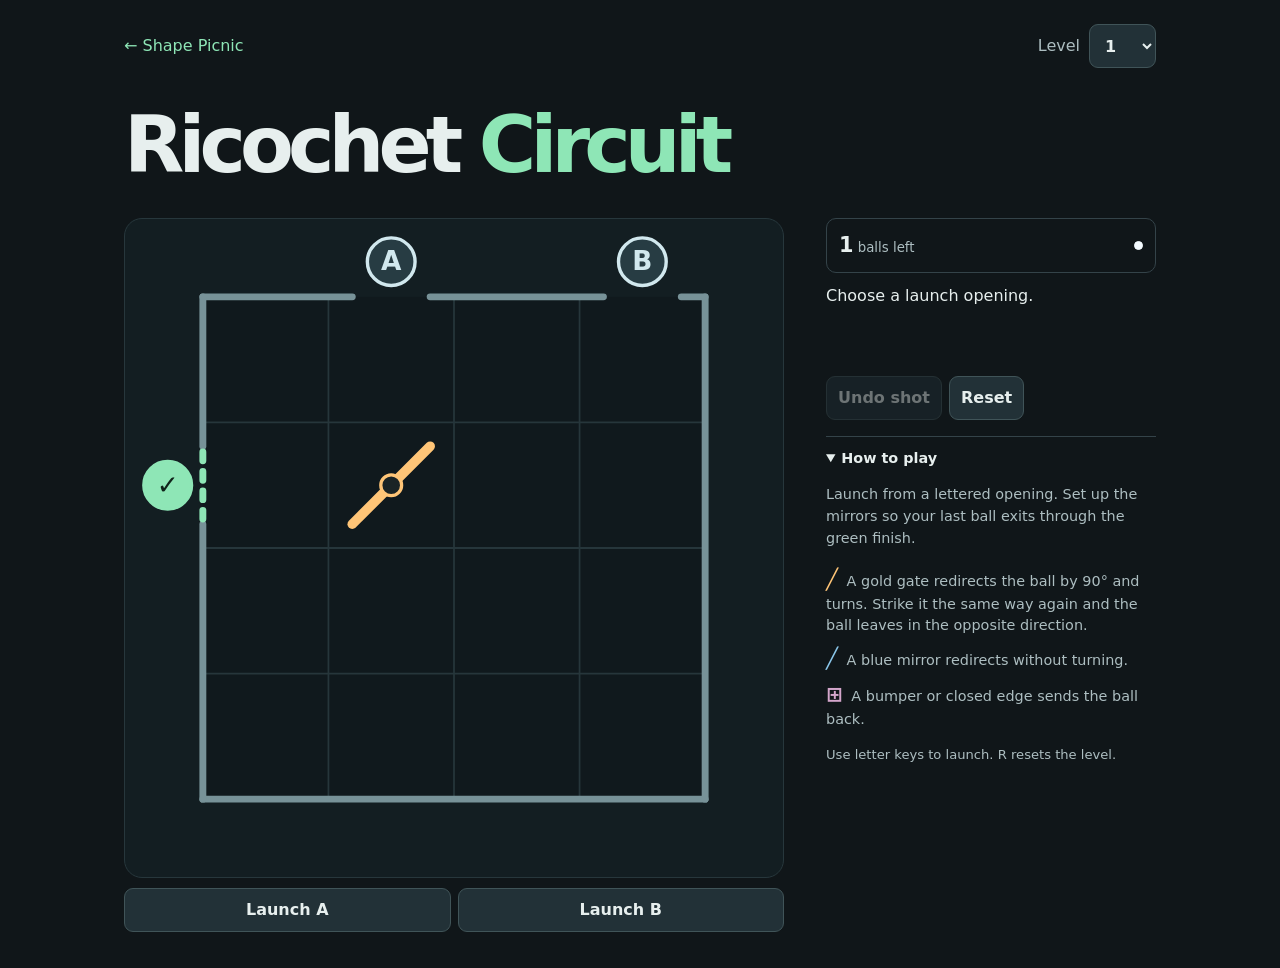
==== ricochet/index.html @ 8eb3d0b3 "Publish Ricochet Circuit puzzle game" ====
<!doctype html>
<html lang="en">
<meta charset="utf-8">
<meta name="viewport" content="width=device-width, initial-scale=1">
<meta name="theme-color" content="#101619">
<title>Ricochet Circuit</title>
<link rel="stylesheet" href="./style.css">
<script type="module" src="./play.mjs"></script>
<main>
  <header><a href="../">← Shape Picnic</a><label>Level <select id="level" aria-label="Level"></select></label></header>
  <h1>Ricochet <span>Circuit</span></h1>
  <div class="layout">
    <section class="play" aria-label="Playing area">
      <svg id="board" role="img" aria-label="Ricochet puzzle board"></svg>
      <div id="launches" aria-label="Launch points"></div>
    </section>
    <aside>
      <div class="meter"><div><strong id="balls"></strong><small> balls left</small></div><div id="pips" aria-hidden="true"></div></div>
      <p id="message" role="status"></p>
      <div id="history" aria-label="Launch order"></div>
      <div class="controls"><button id="undo">Undo shot</button><button id="reset">Reset</button><button id="next" hidden>Next level →</button></div>
      <details open><summary>How to play</summary>
        <p>Launch from a lettered opening. Set up the mirrors so your last ball exits through the green finish.</p>
        <ul>
          <li><span class="gate">╱</span> A gold gate redirects the ball by 90° and turns. Strike it the same way again and the ball leaves in the opposite direction.</li>
          <li><span class="fixed">╱</span> A blue mirror redirects without turning.</li>
          <li><span class="reverse">⊞</span> A bumper or closed edge sends the ball back.</li>
        </ul>
        <p class="keys">Use letter keys to launch. R resets the level.</p>
      </details>
    </aside>
  </div>
</main>
</html>
---- ricochet/style.css ----
:root{color-scheme:dark;font:16px/1.5 system-ui,sans-serif;background:#101619;color:#e7efee;--mint:#8ee6b6;--line:#344349;--muted:#adbec1}
*{box-sizing:border-box}body{margin:0}main{max-width:1120px;margin:auto;padding:24px clamp(14px,4vw,44px) 36px}header{display:flex;justify-content:space-between;align-items:center;gap:10px}a{color:var(--mint);text-decoration:none}label{color:var(--muted);display:flex;align-items:center;gap:9px}
h1{font-size:clamp(2.4rem,7vw,4.9rem);line-height:1;letter-spacing:-.075em;margin:.48em 0 .43em}h1 span{color:var(--mint)}.layout{display:grid;grid-template-columns:minmax(0,660px) minmax(222px,1fr);gap:clamp(18px,4vw,42px)}
.play{min-width:0}#board{width:100%;aspect-ratio:1;display:block;background:#131e22;border:1px solid #27373c;border-radius:18px;touch-action:manipulation}#launches,.controls,#history{display:flex;gap:7px;flex-wrap:wrap}#launches{margin-top:10px}#launches button{flex:1}
button,select{min-height:44px;background:#223137;border:1px solid #405458;color:#e7efee;border-radius:9px;font:inherit;font-weight:700;padding:5px 11px;cursor:pointer;touch-action:manipulation}button:hover:not(:disabled){border-color:var(--mint)}button:disabled{opacity:.43;cursor:default}button:focus-visible,select:focus-visible,a:focus-visible{outline:2px solid var(--mint);outline-offset:3px}[hidden]{display:none!important}
aside{min-width:0}.meter{display:flex;justify-content:space-between;align-items:center;gap:4px;padding:11px 12px;border:1px solid var(--line);border-radius:10px}.meter strong{font-size:1.3rem}.meter small{color:var(--muted)}#pips{display:flex;gap:4px;flex-wrap:wrap}#pips span{width:9px;height:9px;border:1px solid #758e92;border-radius:50%}#pips .live{background:#f4fbff;border-color:#f4fbff}
#message{min-height:2.9em;margin:11px 0 5px}#message.win{color:var(--mint)}#message.fail{color:#ffbaad}#history{min-height:32px;margin-bottom:9px}#history span{border:1px solid var(--line);border-radius:4px;padding:0 5px;color:var(--muted);font-size:.8rem}#next{background:var(--mint);color:#14221b}
details{margin-top:16px;border-top:1px solid var(--line);padding-top:11px;color:var(--muted);font-size:.9rem}summary{cursor:pointer;color:#e7efee;font-weight:700}details li{margin:6px 0}details ul{padding-left:0;list-style:none}details li span{font-size:1.25rem;font-weight:850;margin-right:4px}.gate{color:#ffc577}.fixed{color:#8bc7eb}.reverse{color:#d4a6cb}.keys{font-size:.82rem}
svg .entry{cursor:pointer}svg.busy .entry{cursor:default}
@media(max-width:700px){.layout{display:block}aside{margin-top:15px}h1{margin-top:19px}.meter{flex-wrap:wrap}}
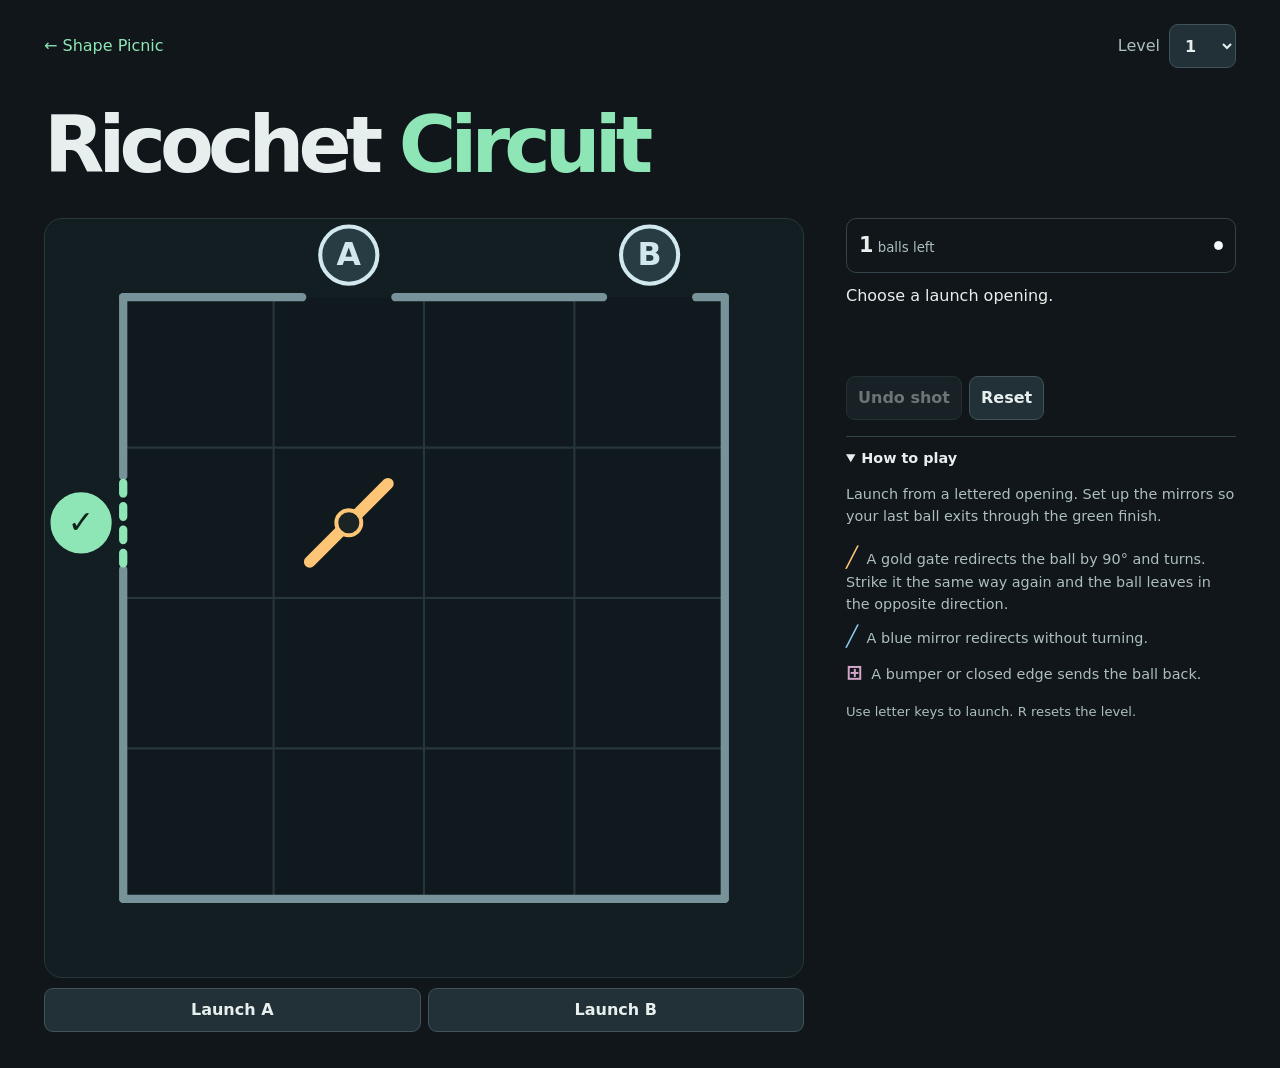
==== commit d64ad357: "Tune Ricochet and shorten its stages" ====
--- a/ricochet/index.html
+++ b/ricochet/index.html
@@ -4,8 +4,8 @@
 <meta name="viewport" content="width=device-width, initial-scale=1">
 <meta name="theme-color" content="#101619">
 <title>Ricochet Circuit</title>
-<link rel="stylesheet" href="./style.css">
-<script type="module" src="./play.mjs"></script>
+<link rel="stylesheet" href="./style.css?v=compact">
+<script type="module" src="./play.mjs?v=compact"></script>
 <main>
   <header><a href="../">← Shape Picnic</a><label>Level <select id="level" aria-label="Level"></select></label></header>
   <h1>Ricochet <span>Circuit</span></h1>
--- a/ricochet/style.css
+++ b/ricochet/style.css
@@ -1,6 +1,6 @@
 :root{color-scheme:dark;font:16px/1.5 system-ui,sans-serif;background:#101619;color:#e7efee;--mint:#8ee6b6;--line:#344349;--muted:#adbec1}
-*{box-sizing:border-box}body{margin:0}main{max-width:1120px;margin:auto;padding:24px clamp(14px,4vw,44px) 36px}header{display:flex;justify-content:space-between;align-items:center;gap:10px}a{color:var(--mint);text-decoration:none}label{color:var(--muted);display:flex;align-items:center;gap:9px}
-h1{font-size:clamp(2.4rem,7vw,4.9rem);line-height:1;letter-spacing:-.075em;margin:.48em 0 .43em}h1 span{color:var(--mint)}.layout{display:grid;grid-template-columns:minmax(0,660px) minmax(222px,1fr);gap:clamp(18px,4vw,42px)}
+*{box-sizing:border-box}body{margin:0}main{max-width:var(--main-width,1120px);margin:auto;padding:24px clamp(14px,4vw,44px) 36px}header{display:flex;justify-content:space-between;align-items:center;gap:10px}a{color:var(--mint);text-decoration:none}label{color:var(--muted);display:flex;align-items:center;gap:9px}
+h1{font-size:clamp(2.4rem,7vw,4.9rem);line-height:1;letter-spacing:-.075em;margin:.48em 0 .43em}h1 span{color:var(--mint)}.layout{display:grid;grid-template-columns:minmax(0,var(--board-width,660px)) minmax(222px,1fr);gap:clamp(18px,4vw,42px)}
 .play{min-width:0}#board{width:100%;aspect-ratio:1;display:block;background:#131e22;border:1px solid #27373c;border-radius:18px;touch-action:manipulation}#launches,.controls,#history{display:flex;gap:7px;flex-wrap:wrap}#launches{margin-top:10px}#launches button{flex:1}
 button,select{min-height:44px;background:#223137;border:1px solid #405458;color:#e7efee;border-radius:9px;font:inherit;font-weight:700;padding:5px 11px;cursor:pointer;touch-action:manipulation}button:hover:not(:disabled){border-color:var(--mint)}button:disabled{opacity:.43;cursor:default}button:focus-visible,select:focus-visible,a:focus-visible{outline:2px solid var(--mint);outline-offset:3px}[hidden]{display:none!important}
 aside{min-width:0}.meter{display:flex;justify-content:space-between;align-items:center;gap:4px;padding:11px 12px;border:1px solid var(--line);border-radius:10px}.meter strong{font-size:1.3rem}.meter small{color:var(--muted)}#pips{display:flex;gap:4px;flex-wrap:wrap}#pips span{width:9px;height:9px;border:1px solid #758e92;border-radius:50%}#pips .live{background:#f4fbff;border-color:#f4fbff}
